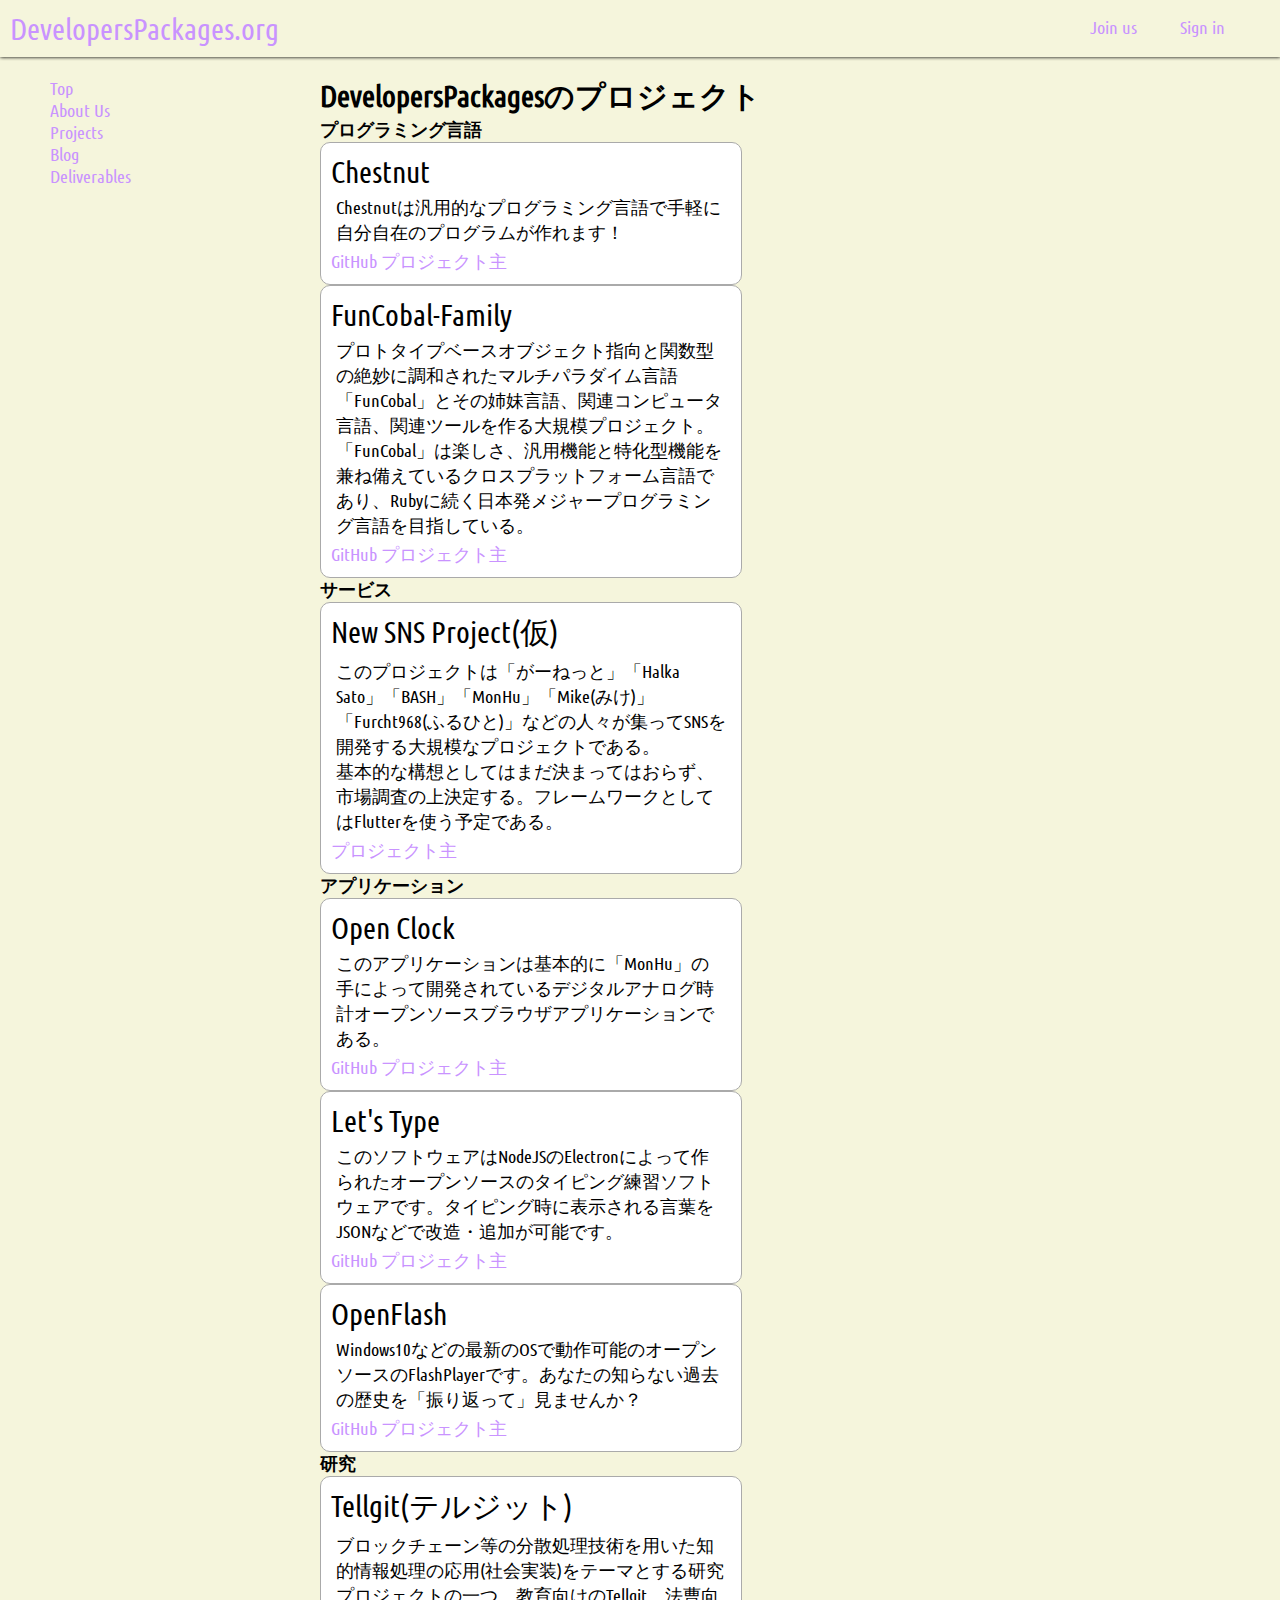
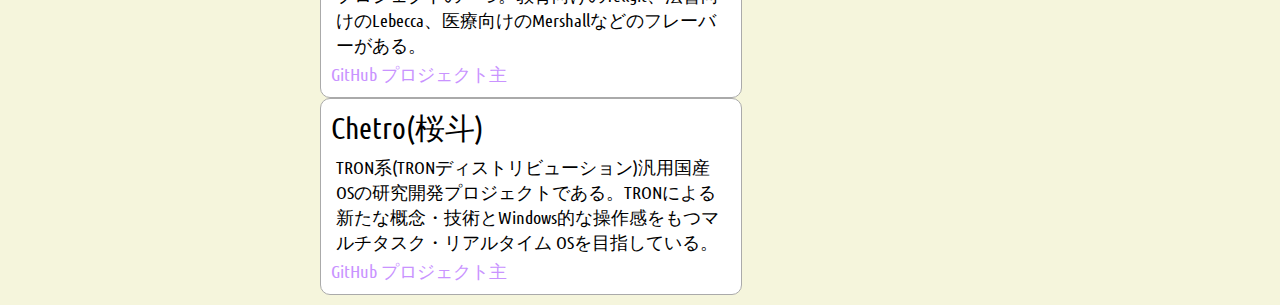
==== projects.html @ dd63c253 "add: プロジェクト追加" ====
<!DOCTYPE html>
<html>

<head>
	<meta charset="utf-8" />
	<meta lang="ja" />
	<title>Projects | DeveloersPackages.org</title>
	<link rel="stylesheet" type="text/css" href="style/main.style.css">

</head>

<body>

	<nav class="beige">
		<div class="nav-wrapper">
		  <a href="./" class="brand-logo blue-text">DevelopersPackages.org</a>
		  <ul class="navlist">
			<li><a href="login.html">Sign in</a></li>
			<li><a href="joinus.html">Join us</a></li>
		  </ul>
		</div>

	  </nav>
	<div class="mac">
	  <div id="menu">
		<ul class="menu-wrap">
			<li class="menu-item"><a href="./index.html">Top</a></li>
			<li class="menu-item"><a href="./aboutus.html">About Us</a></li>
			<li class="menu-item"><a href="./projects.html">Projects</a></li>
            <li class="menu-item"><a href="http://blog.dev-pack.org">Blog</a></li>
			<li class="menu-item"><a href="./deliverables.html">Deliverables</a></li>
		  </ul>
	  </div>
	  <div id="container">
        <h2>DevelopersPackagesのプロジェクト</h2>
        <h3>プログラミング言語</h3>
		<div class="project-card">
            <span class="pc-title">Chestnut</span>
            <p class="pc-desc">Chestnutは汎用的なプログラミング言語で手軽に自分自在のプログラムが作れます！</p>
            <div class="pc-link">
                <a href="https://github.com/Garnet3106/chestnut">GitHub</a>
                <a href="https://twitter.com/garnet3106">プロジェクト主</a>
            </div>
        </div>
		<div class="project-card">
            <span class="pc-title">FunCobal-Family</span>
            <p class="pc-desc">プロトタイプベースオブジェクト指向と関数型の絶妙に調和されたマルチパラダイム言語「FunCobal」とその姉妹言語、関連コンピュータ言語、関連ツールを作る大規模プロジェクト。<br />
                「FunCobal」は楽しさ、汎用機能と特化型機能を兼ね備えているクロスプラットフォーム言語であり、Rubyに続く日本発メジャープログラミング言語を目指している。</p>
            <div class="pc-link">
                <a href="https://github.com/FunCobal-family">GitHub</a>
                <a href="https://github.com/HALKA9000-NIIP">プロジェクト主</a>
            </div>
        </div>
        <h3>サービス</h3>
		<div class="project-card">
            <span class="pc-title">New SNS Project(仮)</span>
            <p class="pc-desc">このプロジェクトは「がーねっと」「Halka Sato」「BASH」「MonHu」「Mike(みけ)」「Furcht968(ふるひと)」などの人々が集ってSNSを開発する大規模なプロジェクトである。<br />基本的な構想としてはまだ決まってはおらず、市場調査の上決定する。フレームワークとしてはFlutterを使う予定である。</p>
            <div class="pc-link">
                <a href="https://twitter.com/garnet3106">プロジェクト主</a>
            </div>
        </div>
        <h3>アプリケーション</h3>
		<div class="project-card">
            <span class="pc-title">Open Clock</span>
            <p class="pc-desc">このアプリケーションは基本的に「MonHu」の手によって開発されているデジタルアナログ時計オープンソースブラウザアプリケーションである。</p>
            <div class="pc-link">
                <a href="https://github.com/open-clock/open-clock.github.io/">GitHub</a>
                <a href="https://github.com/TarochanChannel">プロジェクト主</a>
            </div>
        </div>
		<div class="project-card">
            <span class="pc-title">Let's Type</span>
            <p class="pc-desc">このソフトウェアはNodeJSのElectronによって作られたオープンソースのタイピング練習ソフトウェアです。タイピング時に表示される言葉をJSONなどで改造・追加が可能です。</p>
            <div class="pc-link">
                <a href="https://github.com/lets-type">GitHub</a>
                <a href="https://github.com/TarochanChannel">プロジェクト主</a>
            </div>
        </div>
		<div class="project-card">
            <span class="pc-title">OpenFlash</span>
            <p class="pc-desc">Windows10などの最新のOSで動作可能のオープンソースのFlashPlayerです。あなたの知らない過去の歴史を「振り返って」見ませんか？</p>
            <div class="pc-link">
                <a href="https://github.com/OpenFlash">GitHub</a>
                <a href="https://twitter.com/Furcht968">プロジェクト主</a>
            </div>
        </div>
        <h3>研究</h3>
		<div class="project-card">
            <span class="pc-title">Tellgit(テルジット)</span>
            <p class="pc-desc">ブロックチェーン等の分散処理技術を用いた知的情報処理の応用(社会実装)をテーマとする研究プロジェクトの一つ。教育向けのTellgit、法曹向けのLebecca、医療向けのMershallなどのフレーバーがある。</p>
            <div class="pc-link">
                <a href="https://github.com/rp-Tellgit">GitHub</a>
                <a href="https://github.com/HALKA9000-NIIP">プロジェクト主</a>
            </div>
        </div>
		<div class="project-card">
            <span class="pc-title">Chetro(桜斗)</span>
            <p class="pc-desc">TRON系(TRONディストリビューション)汎用国産OSの研究開発プロジェクトである。TRONによる新たな概念・技術とWindows的な操作感をもつマルチタスク・リアルタイム OSを目指している。</p>
            <div class="pc-link">
                <a href="https://github.com/IR-Chetro-Project">GitHub</a>
                <a href="https://github.com/HALKA9000-NIIP">プロジェクト主</a>
            </div>
        </div>
      </div>
	</div>
</body>

</html>
---- style/main.style.css ----
@font-face {
  font-family: "Ubuntu";
  src: url(../font/Ubuntu.ttf);
}
@font-face {
  font-family: "NoTofu";
  src: url(../font/NotoSansCJKjp-DemiLight.otf);
}
:root {
  --base-font-color: #c993ff;
  --base-font-color-hover: #b169fa;
}


* {
  font-family: 'Ubuntu', "NoTofu";
  margin: 0;
  font-size:17.5px;
}
body {
  background-color: #f5f5dc;
}

h2{
  font-size:30px;
}
.beige {
  background-color: #f5f5dc;
}
.white {
  background-color: white;
}
nav {
  box-shadow: 0px 0px 3.5px 0.5px #000000;
  margin: 0;
  color: var(--base-font-color);
  padding: 10px;
}
nav:first-child {
  margin-right: auto;
}
.brand-logo {
  font-size: 30px;
  text-decoration: none;
  color: #c993ff;
}
#menu {
  float: left;
  width: 300px;
}
#container {
  float: left;
  padding: 20px 0px 10px 10px;
}
#mac {
  overflow: hidden;
  margin: 10px;
}
#menu {
  padding: 20px 0px 10px 10px;
  height:100%;
}
#menu ul li {
  list-style: none;
}
#menu ul li a {
  text-decoration: none;
  color: var(--base-font-color);
}

a{
  color: var(--base-font-color);
  text-decoration: none;
}
a:hover:not(.brand-logo){
  color: var(--base-font-color-hover);
  text-decoration: solid underline purple 0.05em;
}
#menu ul li a:hover{
  color: var(--base-font-color-hover);
  text-decoration: solid underline purple 0.05em;
}
.navlist {
  display: inline;
  list-style: none;
  width:70%;
}
.navlist li {
  width: 90px;
  float:right;
  height:30px;
  margin-top:6px;
  color: #c993ff;
}

.navlist li a{
  text-decoration-color: none;
}

.navlist li a:hover{
  text-decoration: solid underline purple 0.05em;
}

.project-card{
  background-color: white;
  width:400px;
  border: #aaaaaa solid 1px;
  border-radius: 10px;
  padding:10px;
}
.pc-title{
  display:block;
  font-size:30px;
}
.pc-desc{
  margin:5px;
  line-height:25px;
}
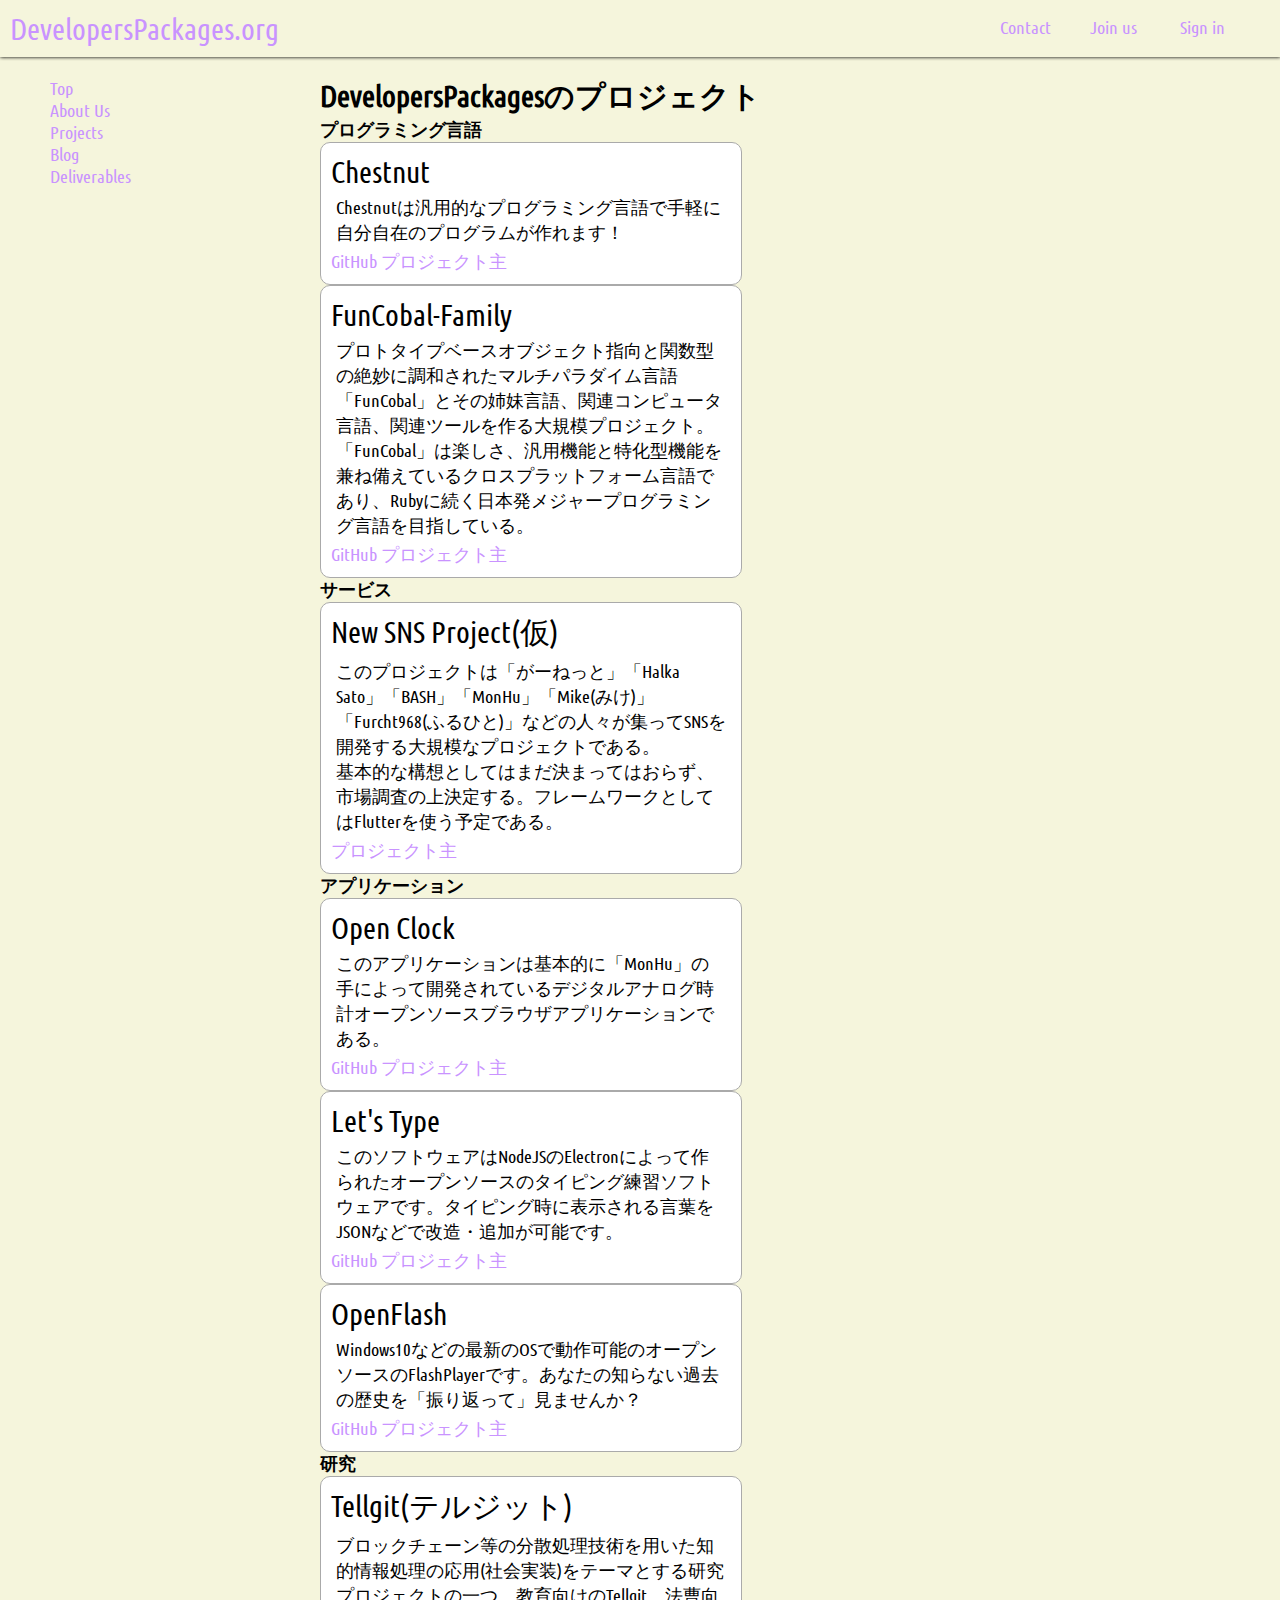
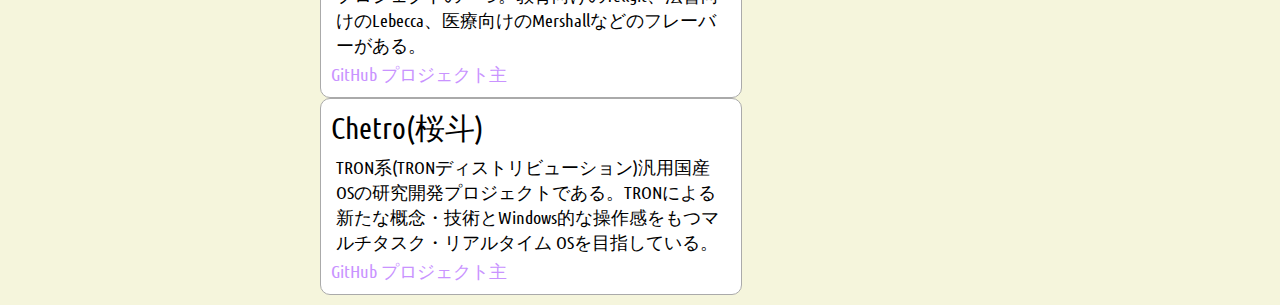
==== commit 5087bcb5: "fix: ワイのTwitterID凍結した方指定しちまってたので修正" ====
--- a/projects.html
+++ b/projects.html
@@ -16,7 +16,8 @@
 		  <a href="./" class="brand-logo blue-text">DevelopersPackages.org</a>
 		  <ul class="navlist">
 			<li><a href="login.html">Sign in</a></li>
-			<li><a href="joinus.html">Join us</a></li>
+            <li><a href="joinus.html">Join us</a></li>
+            <li><a href="contact.html">Contact</a></li>
 		  </ul>
 		</div>
 
@@ -81,7 +82,7 @@
             <p class="pc-desc">Windows10などの最新のOSで動作可能のオープンソースのFlashPlayerです。あなたの知らない過去の歴史を「振り返って」見ませんか？</p>
             <div class="pc-link">
                 <a href="https://github.com/OpenFlash">GitHub</a>
-                <a href="https://twitter.com/Furcht968">プロジェクト主</a>
+                <a href="https://twitter.com/BinaryRussia968">プロジェクト主</a>
             </div>
         </div>
         <h3>研究</h3>
